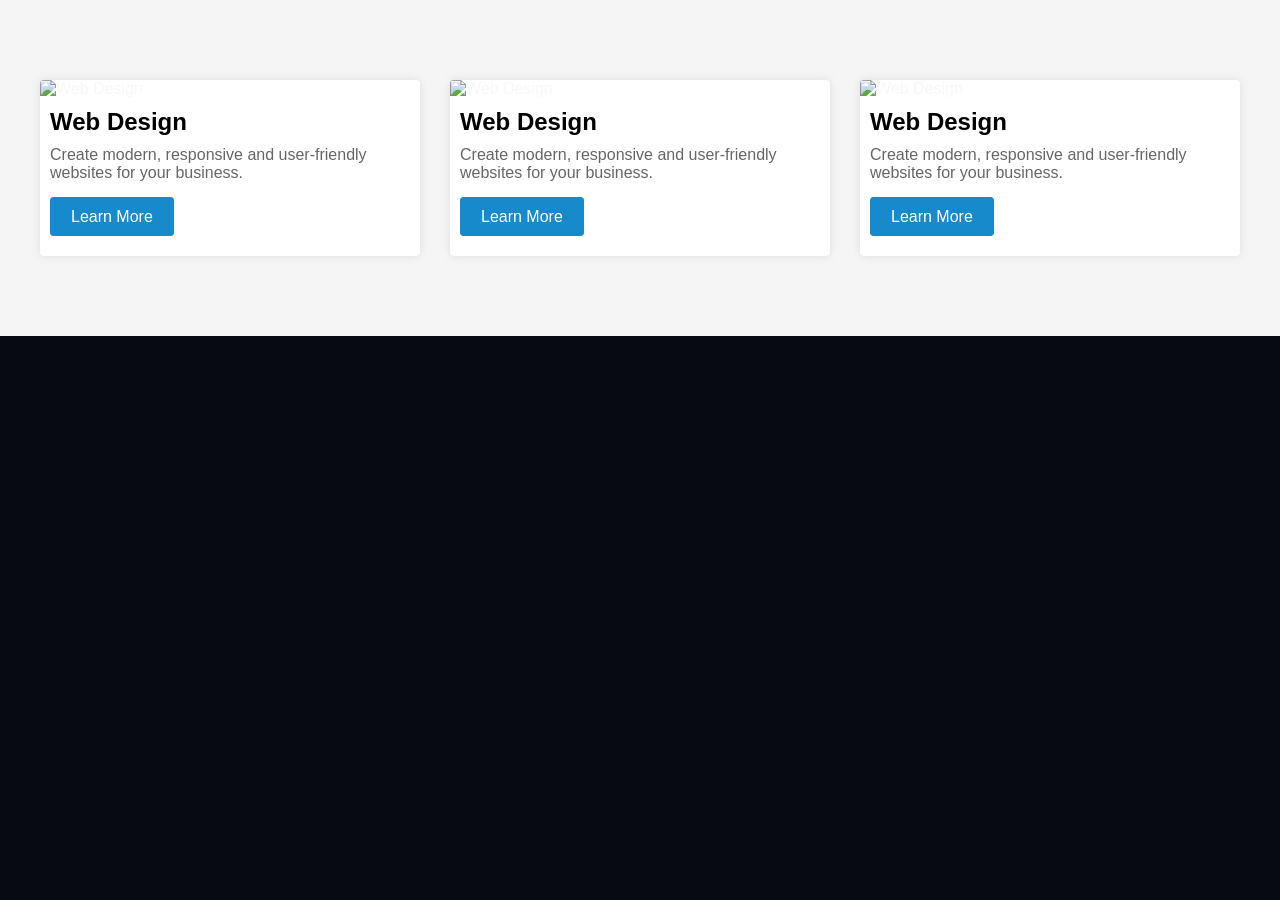
==== card.html @ cd6368af "add all folder and file" ====
<!DOCTYPE html>
<html lang="en">

<head>
    <meta charset="UTF-8">
    <meta name="viewport" content="width=device-width, initial-scale=1.0">
    <title>Document</title>
    <link rel="stylesheet" href="/scss/style.css">
</head>

<body>
    <section class="cards">
        <div class="cards__container">

            <!-- Card 1 -->
            <article class="card">
                <img class="card__image" src="https://images.unsplash.com/photo-1558655146-9f40138edfeb?w=800"
                    alt="Web Design">
                <div class="card__content">
                    <h2 class="card__title">Web Design</h2>
                    <p class="card__description">
                        Create modern, responsive and user-friendly websites
                        for your business.
                    </p>
                    <a href="#" class="card__btn card__button">
                        Learn More
                    </a>
                </div>
            </article>

            <!-- Card 2 -->
            <article class="card">
                <img class="card__image" src="https://images.unsplash.com/photo-1558655146-9f40138edfeb?w=800"
                    alt="Web Design">
                <div class="card__content">
                    <h2 class="card__title">Web Design</h2>
                    <p class="card__description">
                        Create modern, responsive and user-friendly websites
                        for your business.
                    </p>
                    <a href="#" class="card__btn card__button">
                        Learn More
                    </a>
                </div>
            </article>


            <!-- Card 3 -->
            <article class="card">
                <img class="card__image" src="https://images.unsplash.com/photo-1558655146-9f40138edfeb?w=800"
                    alt="Web Design">
                <div class="card__content">
                    <h2 class="card__title">Web Design</h2>
                    <p class="card__description">
                        Create modern, responsive and user-friendly websites
                        for your business.
                    </p>
                    <a href="#" class="card__btn card__button">
                        Learn More
                    </a>
                </div>
            </article>


        </div>
    </section>
</body>

</html>
---- scss/style.css ----
:root {
  --primary-color: #168aca;
  --hero-ink: #070a12;
  --hero-white: #f8f8fb;
}

* {
  box-sizing: border-box;
}

html,
body {
  width: 100%;
  min-height: 100%;
  margin: 0;
}

body {
  background: #070a12;
  color: #f8f8fb;
  font-family: "Funnel Sans", sans-serif;
}

.hero {
  position: relative;
  display: flex;
  min-height: 100vh;
  min-height: 100svh;
  overflow: hidden;
  isolation: isolate;
  align-items: flex-end;
  padding: 0 80px 80px;
  background: radial-gradient(ellipse at 76% 8%, rgba(56, 93, 163, 0.58), transparent 38%), linear-gradient(180deg, #101522 0%, #090d17 61%, #030509 100%);
}
.hero__video {
  position: absolute;
  inset: 0;
  width: 100%;
  height: 100%;
  z-index: -3;
  -o-object-fit: cover;
     object-fit: cover;
  opacity: 0.2;
}
.hero__content {
  position: relative;
  z-index: 1;
  width: min(100%, 1250px);
}
.hero__title {
  max-width: 1100px;
  margin: 0 0 26px;
  color: #f8f8fb;
  font-family: "Source Serif 4", Georgia, serif;
  font-size: 78px;
  font-weight: 400;
  line-height: 1.2;
}
.hero__title-break {
  display: block;
}
.hero__description {
  margin: 0 0 32px;
  color: rgba(248, 248, 251, 0.9);
  font-size: 16px;
  font-weight: 400;
  line-height: 1.5;
}
.hero__cta {
  display: inline-flex;
  align-items: center;
  justify-content: space-between;
  gap: 18px;
  padding: 16px 32px;
  background-color: #168aca;
  color: #fff;
  font-size: 18px;
  font-weight: 600;
  text-decoration: none;
  transition: background-color 160ms ease;
}
.hero__cta:hover {
  background-color: color-mix(in srgb, #168aca, #000 15%);
}
.hero__cta-text {
  display: inline-block;
}
.hero__cta-icon {
  display: inline-block;
  transition: transform 160ms ease;
}
.hero__cta:hover .hero__cta-icon {
  transform: translateX(4px);
}
.hero__desktop-break {
  display: block;
}
@media (min-width: 1800px) {
  .hero__title {
    font-size: 84px;
  }
}
@media (max-width: 1200px) {
  .hero {
    padding-bottom: 76px;
  }
  .hero__title {
    max-width: 900px;
    font-size: 64px;
  }
}
@media (max-width: 800px) {
  .hero {
    padding: 0 6.5% 64px;
  }
  .hero__title {
    max-width: 720px;
    margin-bottom: 22px;
    font-size: 52px;
    line-height: 1.16;
  }
  .hero__description {
    max-width: 620px;
    margin-bottom: 27px;
  }
  .hero__desktop-break {
    display: none;
  }
}
@media (max-width: 600px) {
  .hero {
    min-height: 100svh;
    padding: 0 24px 48px;
  }
  .hero__title {
    margin-bottom: 18px;
    font-size: 39px;
    line-height: 1.13;
  }
  .hero__description {
    max-width: 390px;
    margin-bottom: 24px;
    font-size: 15px;
  }
  .hero__cta {
    min-width: 216px;
    min-height: 49px;
    padding: 0 21px;
    font-size: 17px;
  }
}
@media (max-width: 360px) {
  .hero {
    padding-top: 80px;
    padding-right: 20px;
    padding-left: 20px;
    padding-bottom: 38px;
    align-items: center;
  }
  .hero__title {
    font-size: 33px;
  }
  .hero__description {
    font-size: 14px;
  }
}

.results {
  background-color: #f8f8fb;
  color: #070a12;
}
.results__header__title {
  margin: 0 0 32px;
  text-transform: uppercase;
  font-weight: 500;
  font-family: "Source Serif 4", Georgia, serif;
  font-size: 42px;
}
.results__arrow {
  width: 42px;
  height: 42px;
  border: none !important;
  font-size: 25px;
  line-height: 1;
}
.results__arrow:hover, .results__arrow:focus-visible {
  background: rgba(57, 73, 220, 0.507) !important;
  color: var(--hero-white) !important;
}
.results__track {
  scrollbar-width: none;
  scroll-behavior: smooth;
}
.results__track::-webkit-scrollbar {
  display: none;
}

.logo__card {
  flex: 0 0 calc((100% - 32px) / 3.5);
  min-height: 480px;
  border-radius: 8px;
  scroll-snap-align: start;
  color: var(--hero-white);
}
.logo__card__image {
  position: absolute;
  inset: 0;
  width: 100%;
  height: 100%;
  -o-object-fit: cover;
     object-fit: cover;
}
.logo__card__shade {
  position: absolute;
  inset: 0;
  background: linear-gradient(to bottom, rgba(0, 0, 0, 0.15), rgba(0, 0, 0, 0.85));
}
.logo__card__title {
  font-size: 22px;
  line-height: 1.35;
}
.logo__card__content {
  position: absolute;
  bottom: 0;
  left: 0;
  width: 100%;
  padding: 20px;
  z-index: 1;
}
.logo__card__quote {
  font-size: 12px;
  line-height: 1.6;
}
.logo__card__author {
  font-size: 14px;
  line-height: 1.4;
}
.logo__card__author small {
  font-size: 12px;
  opacity: 0.8;
}
.logo__card__author a {
  color: #f8f8fb;
  border-radius: 5px;
  background: #168aca;
}
.logo__card__author a i {
  padding: 10px;
  font-size: 20px;
  transform: rotate(316deg);
}

@media (min-width: 768px) and (max-width: 991.98px) {
  .logo__card {
    flex: 0 0 calc((100% - 16px) / 2.2);
  }
}
/* =========================
   Mobile
   Below 768px
   1.5 Cards
========================= */
@media (max-width: 767.98px) {
  .logo__card {
    flex: 0 0 calc((100% - 16px) / 1.2);
    min-height: 430px;
  }
  .results__header__title {
    font-size: 32px;
  }
}
.cards {
  padding: 80px 20px;
  background: #f5f5f5;
}
.cards__container {
  width: min(100%, 1200px);
  margin: 0 auto;
  display: grid;
  grid-template-columns: repeat(3, 1fr);
  gap: 30px;
}

.card {
  width: 100%;
  height: 100%;
  background-color: #fff;
  border-radius: 4px;
  box-shadow: 0 0 10px rgba(0, 0, 0, 0.1);
  overflow: hidden;
  transition: transform 0.3s ease-in-out;
}
.card__image {
  width: 100%;
  height: 250px;
  -o-object-fit: cover;
     object-fit: cover;
}
.card__content {
  padding: 10px;
  margin-bottom: 20px;
}
.card__title {
  color: #000;
  margin: 0 0 10px;
}
.card__description {
  color: #666;
  margin: 0 0 10px;
  padding-bottom: 16px;
}
.card__btn {
  color: #fff;
  background-color: #168aca;
  border: 1px solid #168aca;
  padding: 10px 20px;
  border-radius: 4px;
  text-decoration: none;
}
.card__btn:hover {
  background-color: color-mix(in srgb, #168aca, #000 15%);
}/*# sourceMappingURL=style.css.map */
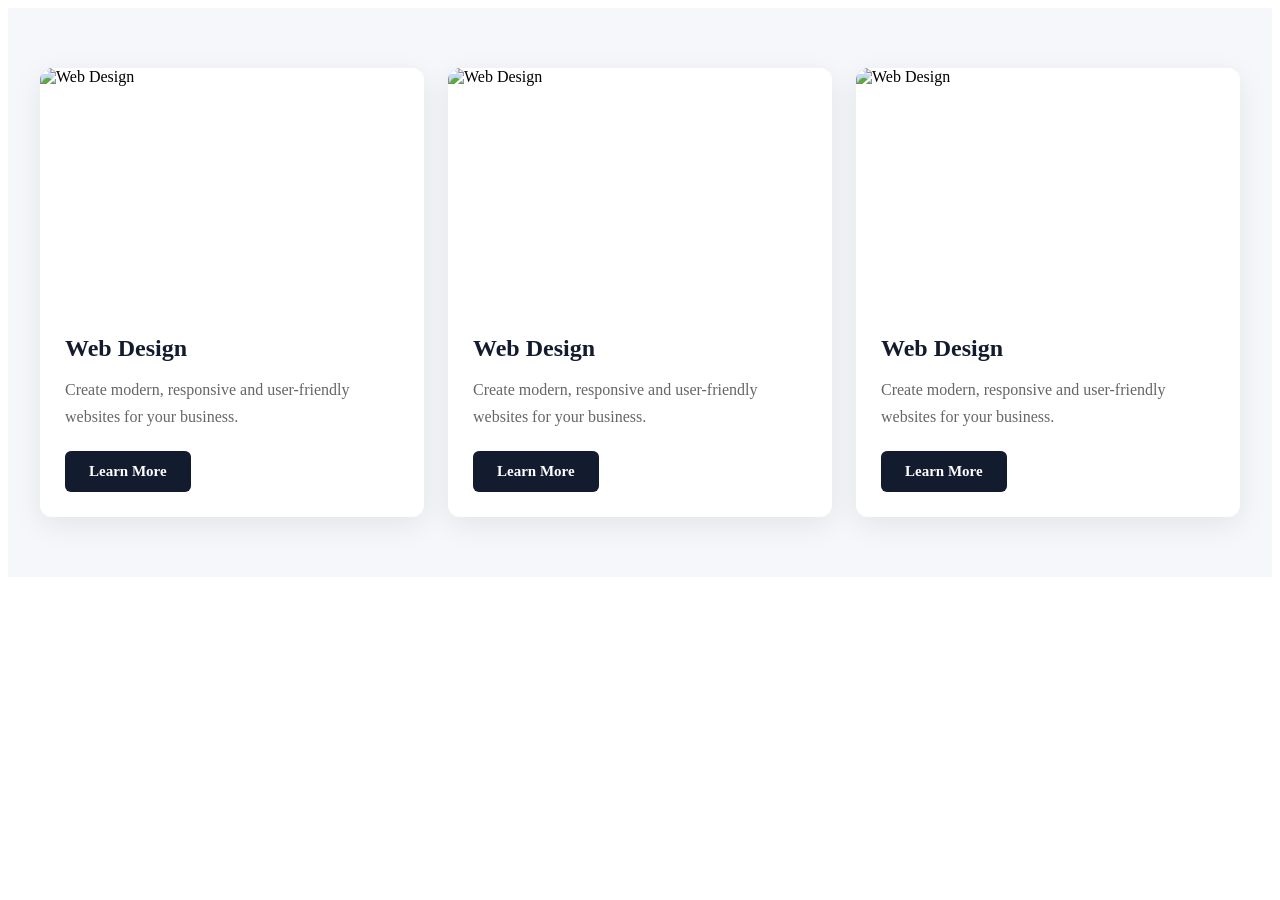
==== commit 1e2641f0: "Update card section" ====
--- a/card.html
+++ b/card.html
@@ -1,11 +1,10 @@
 <!DOCTYPE html>
 <html lang="en">
-
 <head>
     <meta charset="UTF-8">
     <meta name="viewport" content="width=device-width, initial-scale=1.0">
     <title>Document</title>
-    <link rel="stylesheet" href="/scss/style.css">
+    <link rel="stylesheet" href="/scss/card.css">
 </head>
 
 <body>
--- a/scss/card.css
+++ b/scss/card.css
@@ -0,0 +1,125 @@
+.cards {
+  width: 100%;
+  background: #f5f7fa;
+  padding: 60px 0px;
+}
+.cards__container {
+  max-width: 1200px;
+  margin: 0 auto;
+  display: grid;
+  grid-template-columns: repeat(3, 1fr);
+  gap: 24px;
+}
+
+.card {
+  display: flex;
+  flex-direction: column;
+  background: #fff;
+  border-radius: 12px;
+  overflow: hidden;
+  box-shadow: 0 8px 30px rgba(0, 0, 0, 0.08);
+  transition: transform 0.3s ease, box-shadow 0.3s ease;
+}
+.card:hover {
+  transform: translateY(-5px);
+  box-shadow: 0 12px 35px rgba(0, 0, 0, 0.12);
+}
+.card__image {
+  width: 100%;
+  height: 240px;
+  display: block;
+  -o-object-fit: cover;
+     object-fit: cover;
+}
+.card__content {
+  display: flex;
+  flex-direction: column;
+  flex: 1;
+  padding: 25px;
+}
+.card__title {
+  margin: 0 0 12px;
+  font-size: 24px;
+  line-height: 1.3;
+  font-weight: 700;
+  color: #131b2e;
+}
+.card__description {
+  margin: 0 0 20px;
+  font-size: 16px;
+  line-height: 1.7;
+  color: #666;
+}
+.card__button {
+  display: inline-flex;
+  align-items: center;
+  justify-content: center;
+  width: -moz-fit-content;
+  width: fit-content;
+  margin-top: auto;
+  padding: 12px 24px;
+  border-radius: 6px;
+  background: #131b2e;
+  color: #fff;
+  text-decoration: none;
+  font-size: 15px;
+  font-weight: 600;
+  transition: background 0.3s ease;
+}
+.card__button:hover {
+  background: #2b3b5d;
+}
+
+/* =========================
+   Tablet
+========================= */
+@media (max-width: 991px) {
+  .cards__container {
+    grid-template-columns: repeat(2, 1fr);
+  }
+}
+/* =========================
+   Mobile
+========================= */
+@media (max-width: 768px) {
+  .cards {
+    padding: 40px 15px;
+  }
+  .cards__container {
+    grid-template-columns: 1fr;
+    gap: 20px;
+  }
+  .card__image {
+    height: 220px;
+    order: -1;
+  }
+  .card__content {
+    padding: 20px;
+  }
+  .card__title {
+    font-size: 21px;
+  }
+  .card__description {
+    font-size: 15px;
+  }
+}
+/* =========================
+   Small Mobile
+========================= */
+@media (max-width: 480px) {
+  .cards {
+    padding: 30px 12px;
+  }
+  .card__image {
+    height: 200px;
+  }
+  .card__content {
+    padding: 18px;
+  }
+  .card__title {
+    font-size: 20px;
+  }
+  .card__button {
+    width: 100%;
+  }
+}/*# sourceMappingURL=card.css.map */
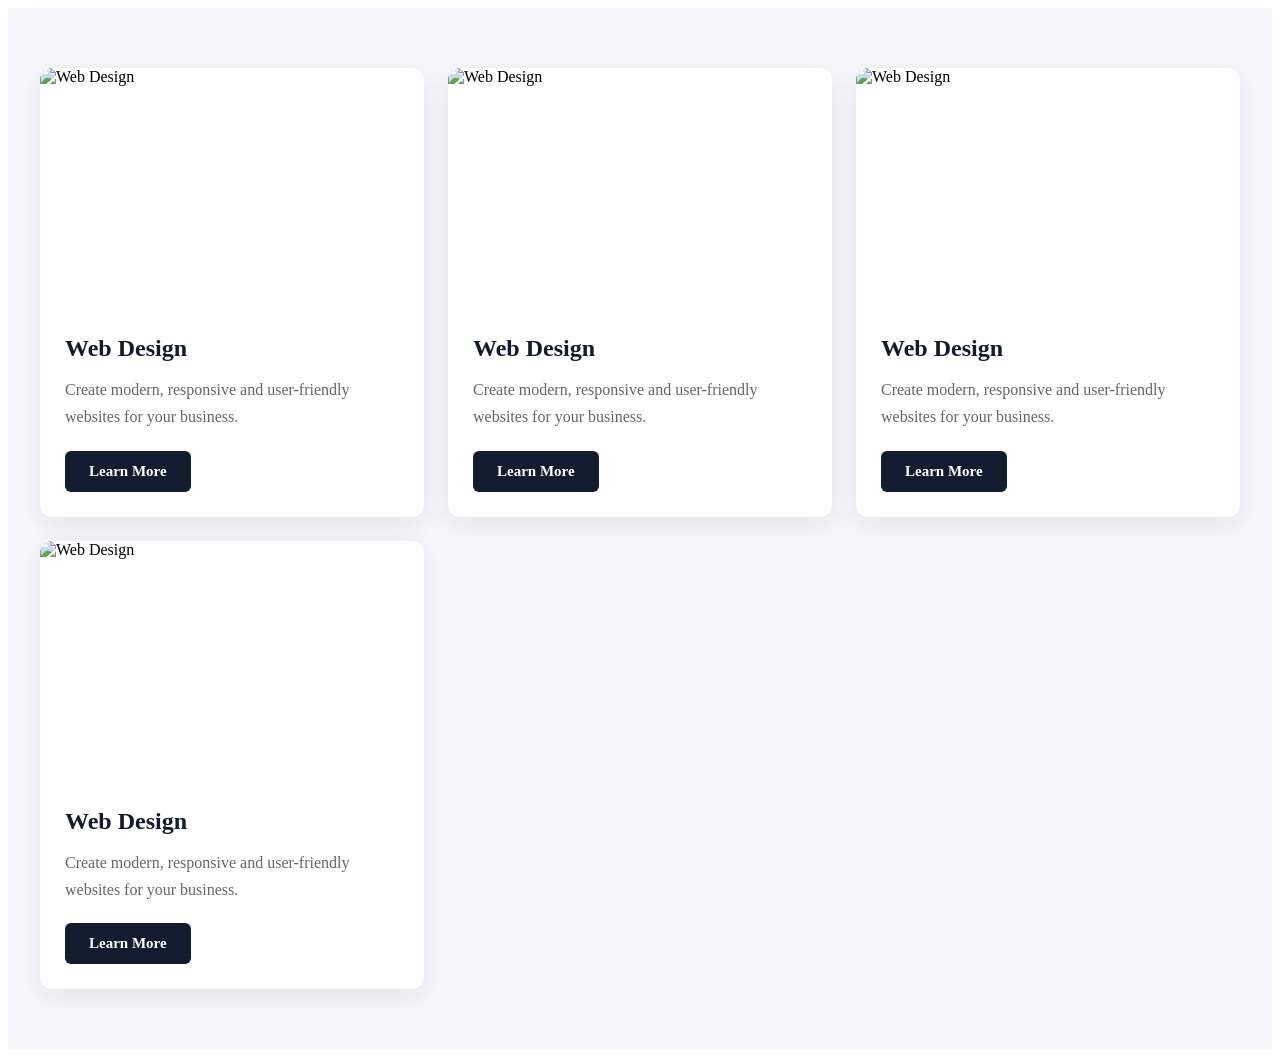
==== commit 91294032: "add a card" ====
--- a/card.html
+++ b/card.html
@@ -60,6 +60,23 @@
                 </div>
             </article>
 
+             <!-- Card 4 -->
+            <article class="card">
+                <img class="card__image" src="https://images.unsplash.com/photo-1558655146-9f40138edfeb?w=800"
+                    alt="Web Design">
+                <div class="card__content">
+                    <h2 class="card__title">Web Design</h2>
+                    <p class="card__description">
+                        Create modern, responsive and user-friendly websites
+                        for your business.
+                    </p>
+                    <a href="#" class="card__btn card__button">
+                        Learn More
+                    </a>
+                </div>
+            </article>
+
+
 
         </div>
     </section>
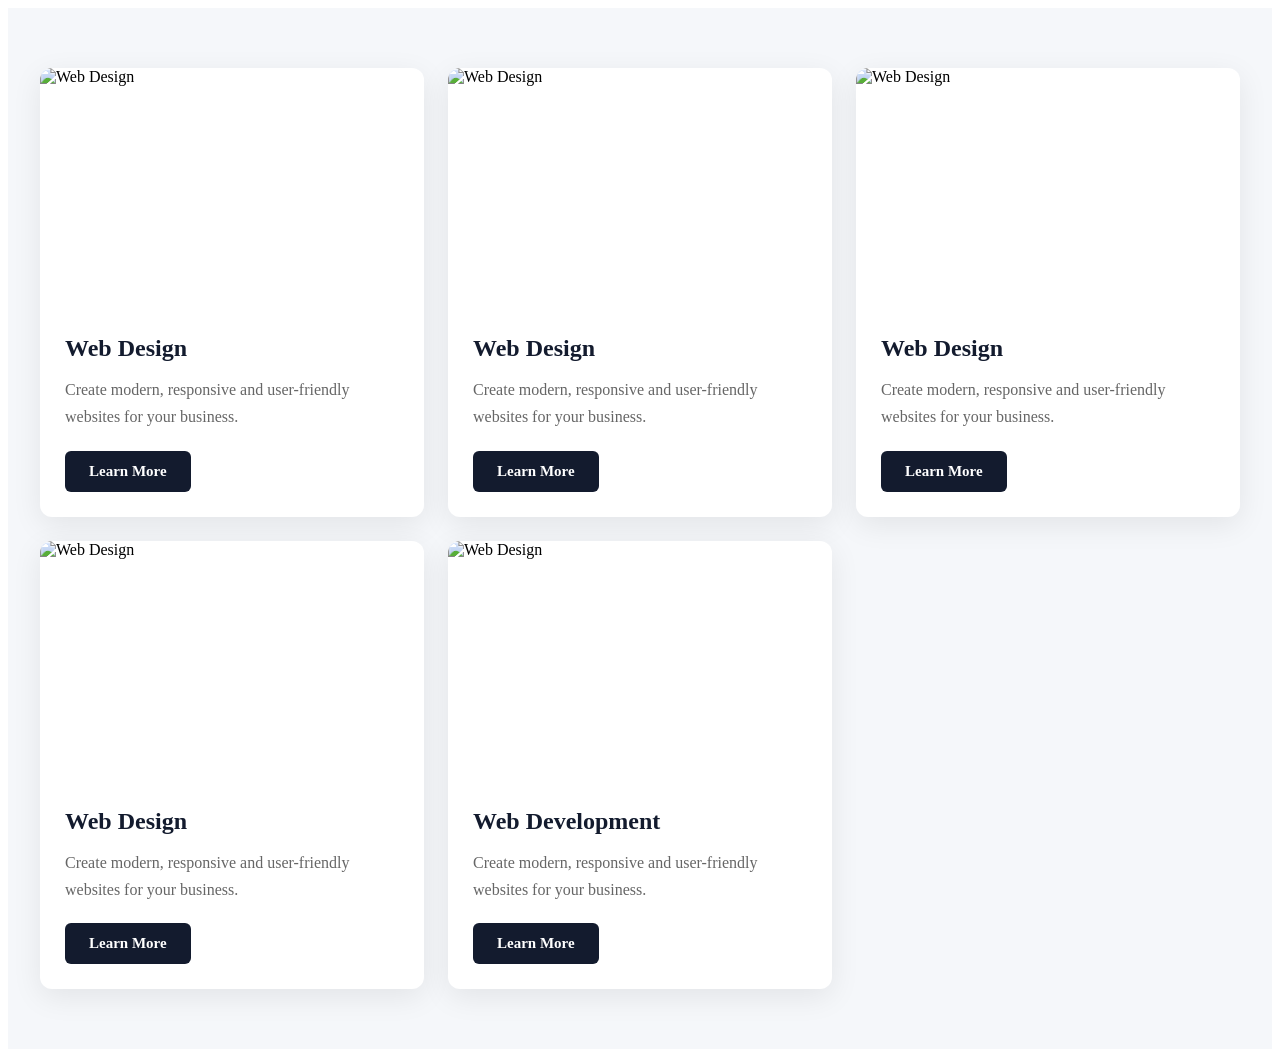
==== commit ebd21238: "Update card section" ====
--- a/card.html
+++ b/card.html
@@ -76,7 +76,21 @@
                 </div>
             </article>
 
-
+             <!-- Card 5 -->
+            <article class="card">
+                <img class="card__image" src="https://images.unsplash.com/photo-1558655146-9f40138edfeb?w=800"
+                    alt="Web Design">
+                <div class="card__content">
+                    <h2 class="card__title">Web Development</h2>
+                    <p class="card__description">
+                        Create modern, responsive and user-friendly websites
+                        for your business.
+                    </p>
+                    <a href="#" class="card__btn card__button">
+                        Learn More
+                    </a>
+                </div>
+            </article>
 
         </div>
     </section>
